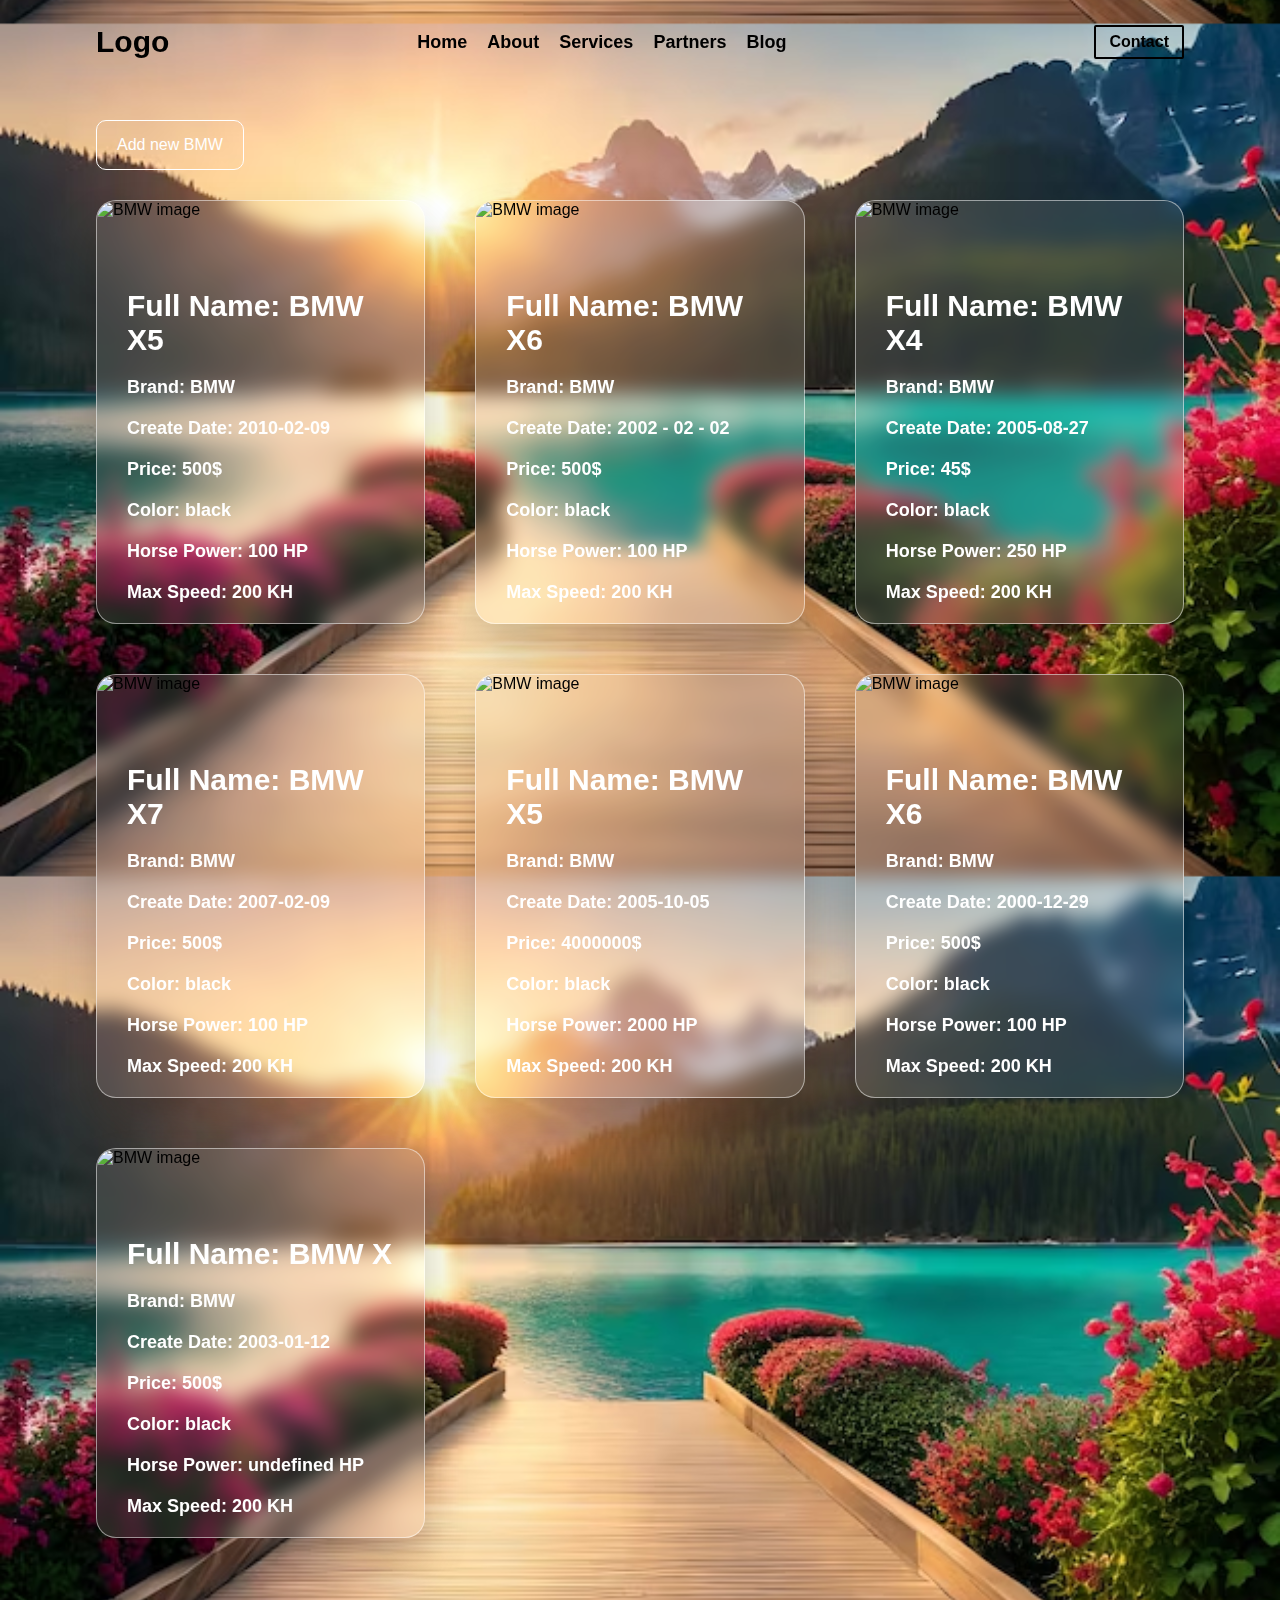
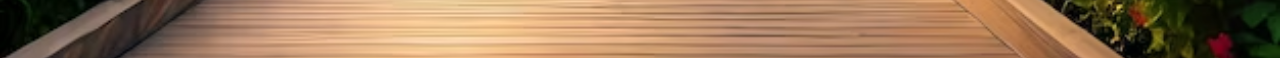
==== index.html @ affe4f82 "added" ====
<!DOCTYPE html>
<html lang="en">
  <head>
    <meta charset="UTF-8" />
    <meta name="viewport" content="width=device-width, initial-scale=1.0" />
    <title>CAR market</title>
    <link
      rel="stylesheet"
      href="https://cdnjs.cloudflare.com/ajax/libs/font-awesome/6.5.1/css/all.min.css"
      integrity="sha512-DTOQO9RWCH3ppGqcWaEA1BIZOC6xxalwEsw9c2QQeAIftl+Vegovlnee1c9QX4TctnWMn13TZye+giMm8e2LwA=="
      crossorigin="anonymous"
      referrerpolicy="no-referrer"
    />
    <link rel="stylesheet" href="./css/style.min.css" />
  </head>

  <body>
    <a href="#hero">
      <div class="back-top">
        <i class="fa-solid fa-arrow-up-long"></i>
      </div>
    </a>
    <header class="header">
      <div class="container">
        <nav class="header__nav df">
          <div class="header__nav__logo">
            <a href="index.html">Logo</a>
          </div>
          <ul class="header__nav__right__list df">
            <li class="header__nav__right__list__item">
              <a href="#hero">Home</a>
            </li>
            <li class="header__nav__right__list__item">
              <a href="#">About</a>
            </li>
            <li class="header__nav__right__list__item">
              <a href="#">Services</a>
            </li>
            <li class="header__nav__right__list__item">
              <a href="#">Partners</a>
            </li>
            <li class="header__nav__right__list__item">
              <a href="#">Blog</a>
            </li>
            <li class="header__nav__right__list__close">
              <i class="fa-solid fa-x"></i>
            </li>
          </ul>
          <div class="header__nav__right__btns df">
            <button class="header__nav__right__btns__dark-mode">
              <i class="fa-solid fa-moon"></i>
              <i class="fa-solid fa-sun"></i>
            </button>
            <button class="header__nav__right__btns__contact">Contact</button>
            <button class="header__nav__right__btns__hamburger">
              <span class="header__nav__right__btns__hamburger__line"></span>
              <span class="header__nav__right__btns__hamburger__line"></span>
              <span class="header__nav__right__btns__hamburger__line"></span>
            </button>
          </div>
        </nav>
      </div>
    </header>
    <main>
      
      <section id="hero" class="users container">
        <button class="add__bmw__btn">Add new BMW</button>
        <div class="bmw__cards">
            
        </div>
        <form  class="form">
          <h2 style="color: white;">Add new BMW</h2>
          <div class="car__inputs">
              <div class="input__model">
                <label for="bmw__model__input">Enter BMW Model</label>
                <input required id="bmw__model__input" type="text">
              </div>
              <div class="input__createData">
                <label for="bmw__createData__input">Enter BMW create Data</label>
                <input required id="bmw__createData__input" type="date">
              </div>
              <div class="input__img">
                <label for="bmw__img__input">Enter BMW img url</label>
                <input required id="bmw__img__input" type="text">
              </div>
              <div class="input__color">
                <label for="bmw__color__input">Enter BMW Color</label>
                <input required id="bmw__color__input" type="text">
              </div>
              <div class="input__maxSpeed">
                <label for="bmw__maxSpeed__input">Enter BMW max Speed</label>
                <input required id="bmw__maxSpeed__input" type="number">
              </div>
              <div class="input__price">
                <label for="bmw__price__input">Enter BMW price</label>
                <input required id="bmw__price__input" type="number">
              </div>
              <div class="input__horsePower">
                <label for="bmw__horsePower__input">Enter BMW horse Power</label>
                <input required id="bmw__horsePower__input" type="number">
              </div>
          </div>
          <div class="form__btns">
            <button class="add__btn">Add</button>
            <button class="cancel__btn">Cancel</button>
          </div>
        </form>
      </section>
    </main>
    <script type="module" src="js/index.js"></script>
    <script src="./js/main.js"></script>
  </body>
</html>
---- css/style.min.css ----
*{font-family:sans-serif}h1{color:#000;font-size:52px}h2{color:#000;font-size:48px}h3{color:#000;font-size:20px}p{color:#6b6b6c;font-size:16px}@media(max-width: 1200px){h1{font-size:50px}h2{font-size:45px}h3{font-size:18px}p{font-size:15px}}@media(max-width: 1000px){h1{font-size:45px}h2{font-size:40px}h3{font-size:16px}p{font-size:13px}}@media(max-width: 800px){h1{font-size:42px}h2{font-size:40px}h3{font-size:15px}p{font-size:13px}}@media(max-width: 600px){h1{font-size:40px}h2{font-size:35px}h3{font-size:14px}p{font-size:13px}}@media(max-width: 400px){h1{font-size:35px}h2{font-size:30px}h3{font-size:13px}p{font-size:12px}}*{margin:0;padding:0;text-decoration:none;list-style-type:none}*,*::after,*::before{box-sizing:border-box}a{color:inherit}body{height:100vh;background:url(/images/dock-with-mountain-background_865967-28763.avif);background-size:100%;background-position:center;background-clip:content-box}button{cursor:pointer;border:none}.container{width:85%;margin:0 auto;max-width:1440px}.df{display:flex;justify-content:space-between;align-items:center}.back-top{position:fixed;width:40px;height:40px;font-size:25px;bottom:20px;right:20px;background:#0b7572;border-radius:50%;color:#fff;display:none;justify-content:center;align-items:center}.show__back-top{display:flex}body{background-color:#fff}.header{position:fixed;top:0;left:0;width:100%;padding:25px 0;z-index:999}.show__header__shrink{padding:15px 0;box-shadow:0px 0px 10px #0b7572;background:#fff}.header__nav__logo{font-size:30px;font-weight:700;color:#000}.header__nav__right,.header__nav__right__list,.header__nav__right__btns{gap:20px}.header__nav__right__list__item{font-size:18px;font-weight:600;padding:5px 0px;border-bottom:1px solid rgba(0,0,0,0);border-top:1px solid rgba(0,0,0,0);position:relative;transition:.3s;color:#000}.header__nav__right__list__item::after{content:"";position:absolute;width:0;height:2px;background-color:#000;bottom:0;left:50%;border-radius:0 1px 1px 0;transition:.3s}.header__nav__right__list__item::before{content:"";position:absolute;width:0;height:2px;background-color:#000;bottom:0;right:50%;border-radius:1px 0 0 1px;transition:.3s}.header__nav__right__list__item:hover{color:#0b7572}.header__nav__right__list__item:hover::after,.header__nav__right__list__item:hover::before{width:50%;background:#0b7572}.header__nav__right__list__close{position:absolute;top:15px;right:15px;cursor:pointer;color:red;display:none}.header__nav__right__btns__contact{padding:6px 13px;border:2px solid #000;background-color:rgba(0,0,0,0);border-radius:2px;font-size:16px;font-weight:600;transition:.3s;color:#000}.header__nav__right__btns__contact:hover{border-color:#0b7572;background:#0b7572;color:#fff}.header__nav__right__btns__hamburger{border:none;background:rgba(0,0,0,0);display:flex;flex-direction:column;gap:5px;display:none}.header__nav__right__btns__hamburger span{width:20px;height:2.5px;background:#000;border-radius:2px;transition:.4s}.header__nav__right__btns__hamburger:hover .header__nav__right__btns__hamburger__line{background:#0b7572}.header__nav__right__btns__dark-mode{border:none;background:rgba(0,0,0,0);color:#000;font-size:18px}.header__nav__right__btns__dark-mode .fa-sun{display:none}.dark .header__nav__right__btns__dark-mode .fa-moon{display:none}.dark .header__nav__right__btns__dark-mode .fa-sun{display:block}@media(max-width: 700px){.header__nav__right__list{position:fixed;top:0;left:-100%;width:50%;height:100vh;background-color:#fff;flex-direction:column;justify-content:center;gap:20px;box-shadow:0px 0px 15px #0b7572;transition:.3s;z-index:9999}.header__nav__right__btns{gap:10px}.header__nav__right__btns__hamburger{display:flex}.show__header__nav__right__list{left:0}.header__nav__right__list__close{display:block}}#hero{padding:120px 0px}.bmw__cards{display:grid;grid-template-columns:repeat(3, 1fr);gap:50px;padding-top:30px}.bmw__img{height:60%}img{width:auto;height:100%}.bmw__card{display:flex;flex-direction:column;gap:50px;overflow:auto;border-radius:20px;box-shadow:0px 0px 10px gray;background:rgba(255,255,255,.1);-webkit-backdrop-filter:blur(10px);border:1px solid rgba(255,255,255,.5);box-shadow:0 25px 45px 0 rgba(0,0,0,.2);backdrop-filter:blur(10px)}.bmw__card__info{display:flex;flex-direction:column;gap:20px;padding:20px 30px}.bmw__card__title{color:#fff;font-size:30px}.price{font-size:30px}.bmw__card__desc{font-size:18px;font-weight:bold;color:#fff}.form{overflow:hidden;display:flex;flex-direction:column;gap:50px;background:rgba(255,255,255,.1);-webkit-backdrop-filter:blur(10px);border-radius:20px;border:1px solid rgba(255,255,255,.5);box-shadow:0 25px 45px 0 rgba(0,0,0,.2);backdrop-filter:blur(10px);padding:80px 100px;position:absolute;top:50%;left:30%;display:none}.car__inputs{display:grid;grid-template-columns:repeat(2, 1fr);gap:50px}.input__model,.input__createData,.input__img,.input__color,.input__maxSpeed,.input__color,.input__price,.input__horsePower{display:flex;flex-direction:column;gap:15px}input{padding:10px 15px;outline:none;border:1px solid #fff;border-radius:15px;font-size:18px}button{padding:15px 20px;border:1px solid #fff;border-radius:10px;font-size:16px;background:rgba(0,0,0,0);color:#fff;transition:.4s}button:hover{color:#000;background:#fff}.form__btns{display:grid;grid-template-columns:repeat(2, 1fr);gap:50px}label{color:#fff;font-size:16px}@media(max-width: 1100px){.bmw__cards{grid-template-columns:1fr}.car__inputs{grid-template-columns:1fr}.form__btns{display:grid;grid-template-columns:1fr;gap:50px}}@media(max-width: 800px){.form{left:20%}}@media(max-width: 650px){.form{left:10%}}@media(max-width: 650px){.form{left:0;right:0;padding:20px 30px}}footer{background:#0b7572;display:flex;flex-direction:column;gap:80px;padding:30px 0px}.footer__list,.footer__contacts{display:flex;flex-direction:column;gap:25px}.footer__contacts{gap:32px}.footer__btn{width:270px;height:42px;background:#ff9619;color:#fff;border:1px solid rgba(0,0,0,0);transition:.4s}.footer__btn:hover{background:#fff;border-color:#ff9619;color:#ff9619}.footer__smm{display:flex;align-items:center;gap:20px}.footer__item{color:#fff;transition:.3s}.footer__top{align-items:start;padding:30px 0px}.footer__bottom{align-items:center;text-align:center}.footer__bottom__item{color:#fff;transition:.3s}.footer__bottom__item:hover,.footer__item:hover{color:#ff9619}@media(max-width: 970px){.footer__top{flex-wrap:wrap;gap:50px}.footer__logo{width:100%}.footer__list{width:45%}.footer__contacts{width:80%}.footer__btn{width:100%}}@media(max-width: 600px){.footer__list{width:100%}.footer__contacts{width:100%}}
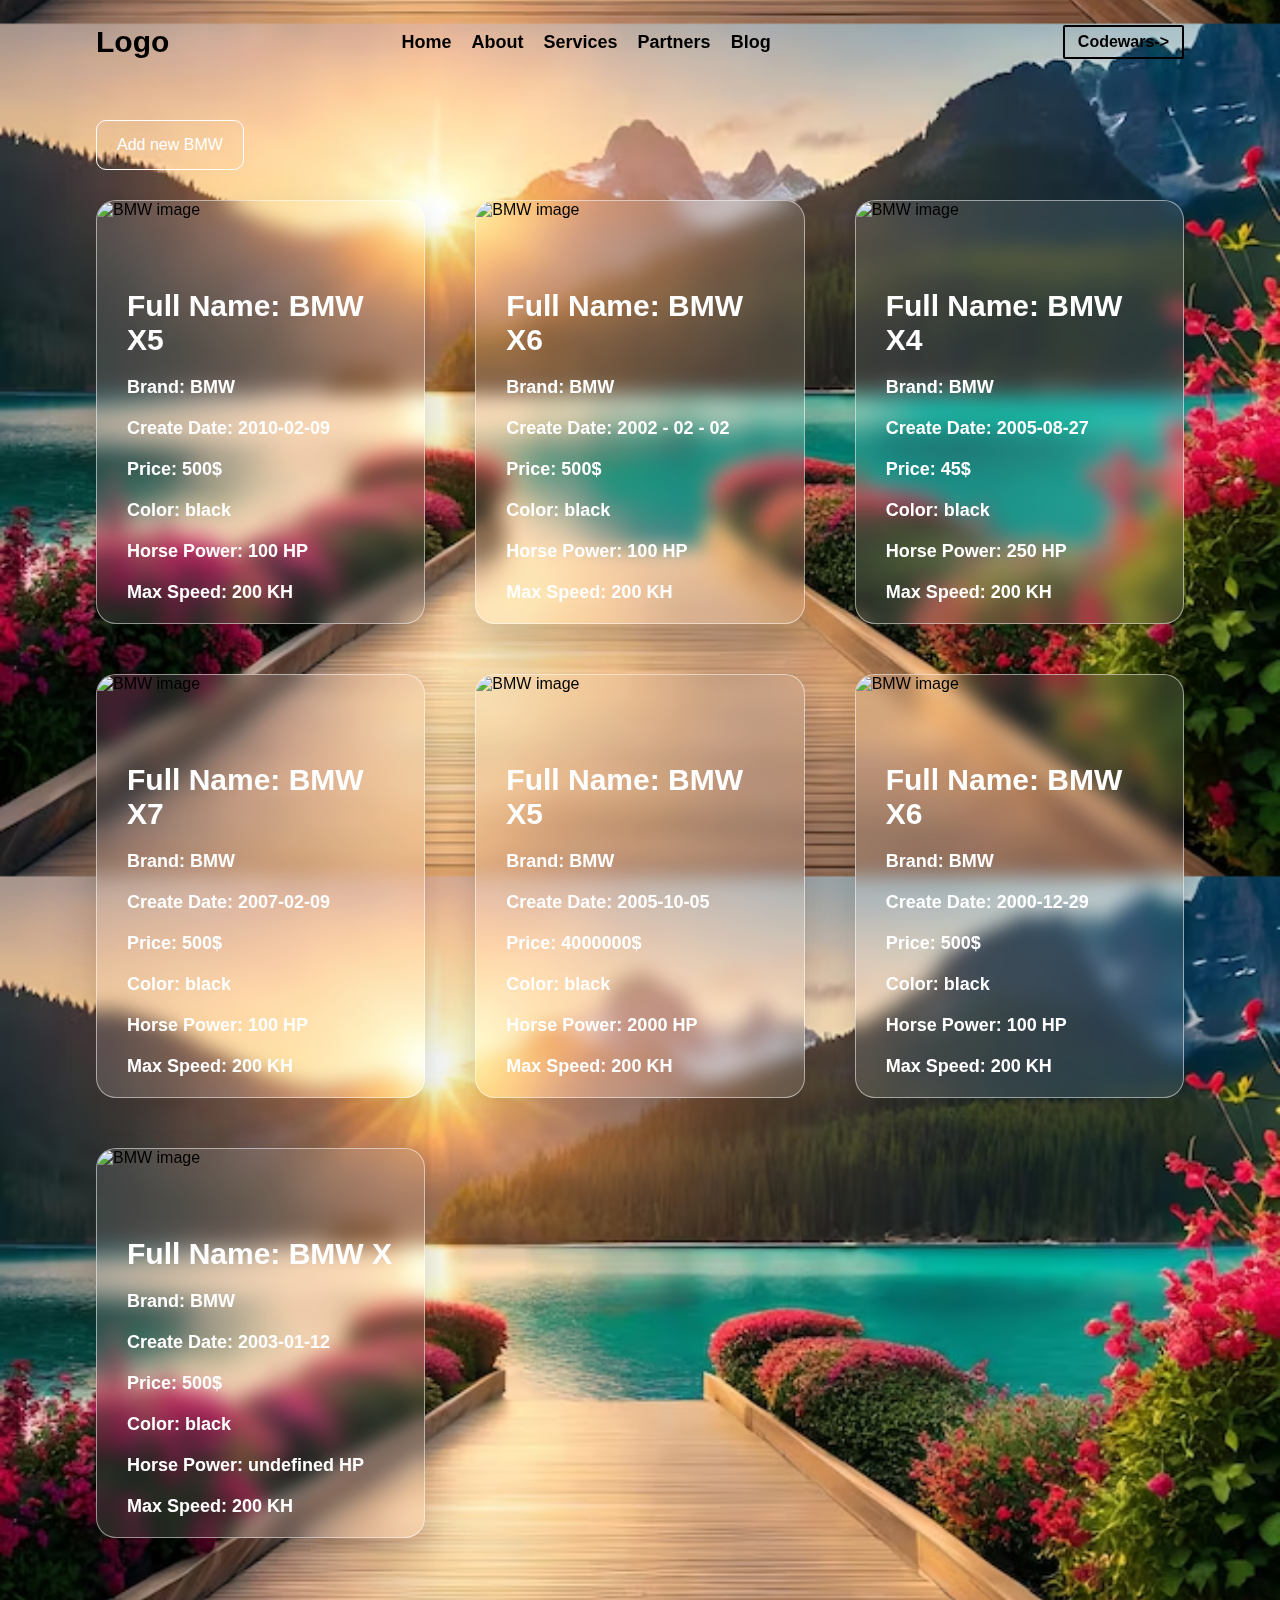
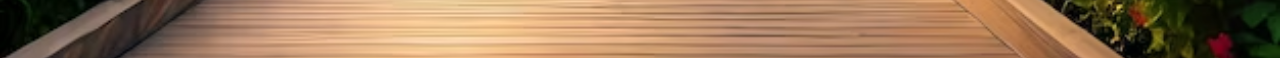
==== commit 6d68a1a3: "added" ====
--- a/index.html
+++ b/index.html
@@ -51,7 +51,7 @@
               <i class="fa-solid fa-moon"></i>
               <i class="fa-solid fa-sun"></i>
             </button>
-            <button class="header__nav__right__btns__contact">Contact</button>
+            <a href="pages/codewars.html"><button class="header__nav__right__btns__contact">Codewars-></button></a>
             <button class="header__nav__right__btns__hamburger">
               <span class="header__nav__right__btns__hamburger__line"></span>
               <span class="header__nav__right__btns__hamburger__line"></span>
